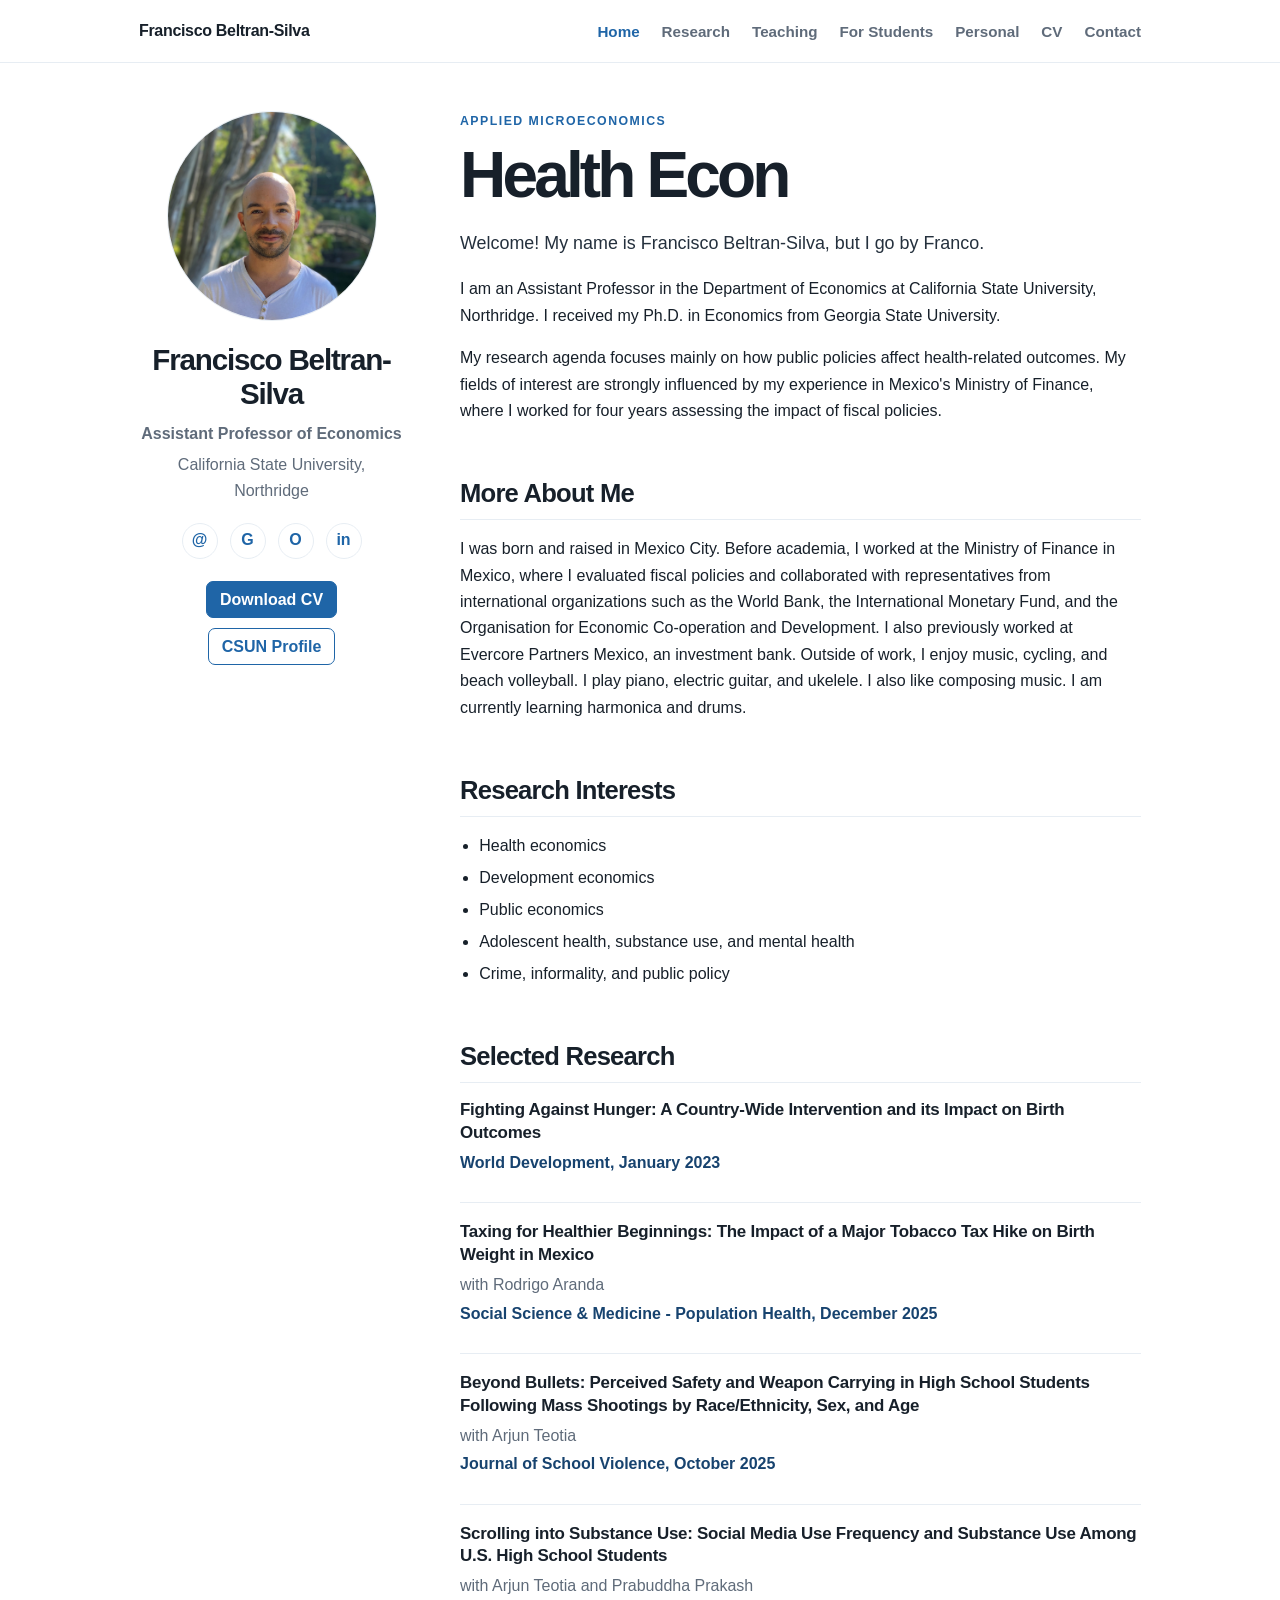
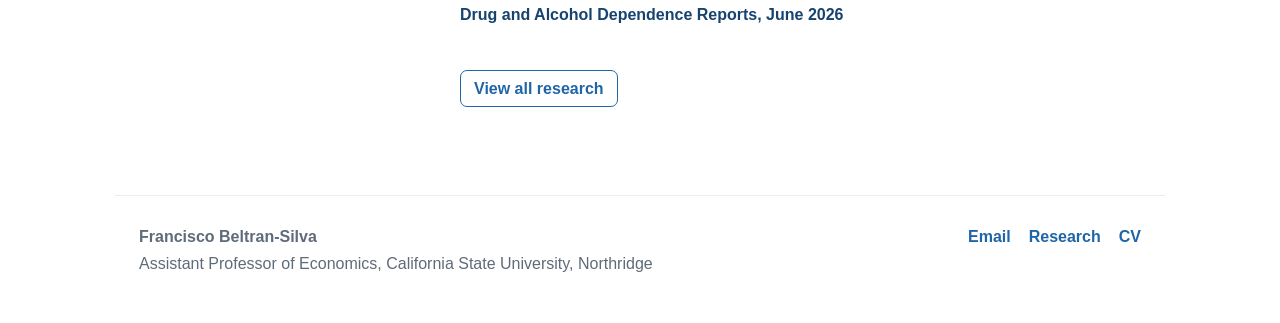
==== index.html @ 98722b47 "Update index.html" ====
<!doctype html>
<html lang="en">
<head>
  <meta charset="utf-8">
  <meta name="viewport" content="width=device-width, initial-scale=1">
  <title>Francisco Beltran-Silva</title>
  <meta name="description" content="Academic website of Francisco Beltran-Silva, Assistant Professor of Economics at California State University, Northridge.">
  <meta name="author" content="Francisco Beltran-Silva">
  <link rel="icon" href="assets/img/favicon.svg" type="image/svg+xml">
  <link rel="stylesheet" href="assets/css/franco-academic-v3.css?v=3">
  <script src="assets/js/links.js?v=3" defer></script>
  <script src="assets/js/site.js?v=3" defer></script>
</head>
<body>
<a class="skip-link" href="#content">Skip to content</a>
<header class="site-header">
  <div class="navbar">
    <a class="brand" href="index.html">Francisco Beltran-Silva</a>
    <button class="nav-toggle" aria-label="Open navigation" aria-expanded="false">Menu</button>
    <nav class="nav-links" aria-label="Main navigation"><a href="index.html" class="active">Home</a><a href="research.html">Research</a><a href="teaching.html">Teaching</a><a href="students.html">For Students</a><a href="personal.html">Personal</a><a href="cv.html">CV</a><a href="contact.html">Contact</a></nav>
  </div>
</header>
<main id="content">
<div class="home-layout">
  <aside class="sidebar" aria-label="Profile">
    <img class="profile-photo" src="assets/img/profile.jpg" alt="Francisco Beltran-Silva profile photo">
    <h1 class="name">Francisco Beltran-Silva</h1>
    <p class="position">Assistant Professor of Economics</p>
    <p class="affiliation">California State University, Northridge</p>
    <div class="icon-row" aria-label="Profile links">
      <a data-link-key="email" href="mailto:f.beltransilva@csun.edu" aria-label="Email">@</a>
      <a data-link-key="google_scholar" hidden aria-label="Google Scholar">G</a>
      <a data-link-key="orcid" hidden aria-label="ORCID">O</a>
      <a data-link-key="linkedin" hidden aria-label="LinkedIn">in</a>
    </div>
    <div class="button-row">
      <a class="button primary" data-link-key="cv" href="assets/docs/cv_beltran_silva.pdf">Download CV</a>
      <a class="button" data-link-key="csun_profile" hidden>CSUN Profile</a>
    </div>
  </aside>

  <div>
    <section class="section">
      <p class="kicker">Applied microeconomics</p>
      <h2 class="hero-title">Health Econ</h2>
      <p class="lead">Welcome! My name is Francisco Beltran-Silva, but I go by Franco. </p>
      <p>I am an Assistant Professor in the Department of Economics at California State University, Northridge. I received my Ph.D. in Economics from Georgia State University.</p>
      <p>My research agenda focuses mainly on how public policies affect health-related outcomes. My fields of interest are strongly influenced by my experience in Mexico's Ministry of Finance, where I worked for four years assessing the impact of fiscal policies. </p>
    </section>

    <section class="section">
      <h2 class="section-title">More About Me</h2>
      <p>I was born and raised in Mexico City. Before academia, I worked at the Ministry of Finance in Mexico, where I evaluated fiscal policies and collaborated with representatives from international organizations such as the World Bank, the International Monetary Fund, and the Organisation for Economic Co-operation and Development. I also previously worked at Evercore Partners Mexico, an investment bank. Outside of work, I enjoy music, cycling, and beach volleyball. I play piano, electric guitar, and ukelele. I also like composing music. I am currently learning harmonica and drums.</p>
    </section>

    <section class="section">
      <h2 class="section-title">Research Interests</h2>
      <ul class="interest-list">
        <li>Health economics</li>
        <li>Development economics</li>
        <li>Public economics</li>
        <li>Adolescent health, substance use, and mental health</li>
        <li>Crime, informality, and public policy</li>
      </ul>
    </section>

    <section class="section">
      <h2 class="section-title">Selected Research</h2>
      <div class="paper-list">
<article class="paper">
  <h3>Fighting Against Hunger: A Country-Wide Intervention and its Impact on Birth Outcomes</h3>
  <p class="authors muted"></p>
  <p class="venue">World Development, January 2023</p>
  <div class="links"><a data-link-key="pub_fighting_hunger" hidden>Link</a></div>
</article>
<article class="paper">
  <h3>Taxing for Healthier Beginnings: The Impact of a Major Tobacco Tax Hike on Birth Weight in Mexico</h3>
  <p class="authors muted">with Rodrigo Aranda</p>
  <p class="venue">Social Science & Medicine - Population Health, December 2025</p>
  <div class="links"><a data-link-key="pub_taxing_healthier_beginnings" hidden>Link</a></div>
</article>
<article class="paper">
  <h3>Beyond Bullets: Perceived Safety and Weapon Carrying in High School Students Following Mass Shootings by Race/Ethnicity, Sex, and Age</h3>
  <p class="authors muted">with Arjun Teotia</p>
  <p class="venue">Journal of School Violence, October 2025</p>
  <div class="links"><a data-link-key="pub_beyond_bullets" hidden>Link</a></div>
</article>
<article class="paper">
  <h3>Scrolling into Substance Use: Social Media Use Frequency and Substance Use Among U.S. High School Students</h3>
  <p class="authors muted">with Arjun Teotia and Prabuddha Prakash</p>
  <p class="venue">Drug and Alcohol Dependence Reports, June 2026</p>
  <div class="links"><a data-link-key="pub_scrolling_substance_use" hidden>Link</a></div>
</article>        
      </div>
      <p><a class="button" href="research.html">View all research</a></p>
    </section>
  </div>
</div>
</main>
<footer class="site-footer">
  <div><strong>Francisco Beltran-Silva</strong><br>Assistant Professor of Economics, California State University, Northridge</div>
  <div class="footer-links"><a href="mailto:f.beltransilva@csun.edu">Email</a><a href="research.html">Research</a><a href="assets/docs/cv_beltran_silva.pdf">CV</a></div>
</footer>
</body>
</html>
---- assets/css/franco-academic-v3.css ----
:root {
  --blue: #1f65a7;
  --blue-dark: #17436f;
  --blue-soft: #eaf3fb;
  --text: #17202a;
  --muted: #5f6b7a;
  --line: #e7edf3;
  --background: #ffffff;
  --soft: #f8fafc;
  --max-width: 1050px;
}

* { box-sizing: border-box; }
html { scroll-behavior: smooth; }
body {
  margin: 0;
  background: var(--background);
  color: var(--text);
  font-family: -apple-system, BlinkMacSystemFont, "Segoe UI", Roboto, Helvetica, Arial, sans-serif;
  font-size: 16px;
  line-height: 1.65;
}

a { color: var(--blue); text-decoration: none; }
a:hover { text-decoration: underline; }
img { display: block; max-width: 100%; }

.skip-link {
  position: absolute;
  left: -9999px;
  top: 0;
  background: var(--blue);
  color: #fff;
  padding: 10px 14px;
  z-index: 99;
}
.skip-link:focus { left: 10px; top: 10px; }

.site-header {
  border-bottom: 1px solid var(--line);
  background: rgba(255,255,255,.97);
  position: sticky;
  top: 0;
  z-index: 20;
}
.navbar {
  max-width: var(--max-width);
  margin: 0 auto;
  padding: 18px 24px;
  display: flex;
  justify-content: space-between;
  align-items: center;
  gap: 24px;
}
.brand {
  color: var(--text);
  font-weight: 700;
  letter-spacing: -.02em;
}
.brand:hover { color: var(--blue); text-decoration: none; }
.nav-links {
  display: flex;
  gap: 22px;
  align-items: center;
}
.nav-links a {
  color: var(--muted);
  font-weight: 600;
  font-size: .95rem;
}
.nav-links a.active,
.nav-links a:hover {
  color: var(--blue);
  text-decoration: none;
}
.nav-toggle {
  display: none;
  border: 1px solid var(--line);
  background: #fff;
  border-radius: 999px;
  padding: 8px 13px;
  font-weight: 700;
  color: var(--text);
}

main {
  max-width: var(--max-width);
  margin: 0 auto;
  padding: 48px 24px 72px;
}
.home-layout {
  display: grid;
  grid-template-columns: 265px minmax(0,1fr);
  gap: 56px;
  align-items: start;
}
.sidebar {
  text-align: center;
  position: sticky;
  top: 94px;
}
.profile-photo {
  width: 210px;
  height: 210px;
  border-radius: 50%;
  object-fit: cover;
  margin: 0 auto 22px;
  border: 1px solid var(--line);
}
.name {
  margin: 0;
  font-size: 1.85rem;
  line-height: 1.15;
  letter-spacing: -.04em;
}
.position {
  margin: 10px 0 0;
  color: var(--muted);
  font-weight: 600;
}
.affiliation { margin: 4px 0 18px; color: var(--muted); }
.icon-row {
  display: flex;
  justify-content: center;
  gap: 12px;
  flex-wrap: wrap;
  margin: 18px 0 22px;
}
.icon-row a {
  width: 36px;
  height: 36px;
  border-radius: 50%;
  border: 1px solid var(--line);
  display: inline-flex;
  align-items: center;
  justify-content: center;
  color: var(--blue);
  font-weight: 800;
  background: #fff;
}
.icon-row a:hover { background: var(--blue-soft); text-decoration: none; }
.button-row {
  display: flex;
  justify-content: center;
  flex-wrap: wrap;
  gap: 10px;
}
.button {
  display: inline-flex;
  align-items: center;
  justify-content: center;
  border-radius: 7px;
  border: 1px solid var(--blue);
  color: var(--blue);
  padding: 8px 13px;
  font-weight: 700;
  line-height: 1.2;
}
.button.primary { background: var(--blue); color: #fff; }
.button:hover { text-decoration: none; background: var(--blue-soft); }
.button.primary:hover { background: var(--blue-dark); }

.kicker {
  color: var(--blue);
  font-weight: 800;
  text-transform: uppercase;
  letter-spacing: .12em;
  font-size: .77rem;
  margin: 0 0 10px;
}
.hero-title {
  font-size: clamp(2.2rem, 5vw, 4.3rem);
  line-height: 1.05;
  letter-spacing: -.06em;
  margin: 0 0 20px;
}
.lead {
  font-size: 1.12rem;
  color: #24303d;
}
.section { margin-top: 54px; }
.section:first-child { margin-top: 0; }
.section-title {
  font-size: 1.6rem;
  line-height: 1.25;
  letter-spacing: -.03em;
  margin: 0 0 16px;
  padding-bottom: 9px;
  border-bottom: 1px solid var(--line);
}
.subsection-title {
  color: var(--blue-dark);
  font-size: 1.15rem;
  margin: 30px 0 12px;
  letter-spacing: -.02em;
}
.muted { color: var(--muted); }

.interest-list,
.clean-list {
  padding-left: 1.2rem;
}
.interest-list li,
.clean-list li { margin: .35rem 0; }

.paper-list {
  display: grid;
  gap: 18px;
}
.paper {
  padding-bottom: 18px;
  border-bottom: 1px solid var(--line);
}
.paper:last-child { border-bottom: 0; }
.paper h3 {
  margin: 0 0 5px;
  font-size: 1.06rem;
  line-height: 1.35;
  letter-spacing: -.015em;
}
.paper .authors,
.paper .venue,
.paper .status { margin: 2px 0; }
.paper .venue { color: var(--blue-dark); font-weight: 650; }
.paper .status {
  display: inline-block;
  color: var(--muted);
  font-size: .94rem;
}
.paper .links {
  display: flex;
  flex-wrap: wrap;
  gap: 8px;
  margin-top: 8px;
}
.paper .links a {
  border: 1px solid var(--line);
  background: var(--soft);
  border-radius: 999px;
  padding: 4px 10px;
  font-size: .9rem;
  font-weight: 700;
}
.paper .links a:hover { background: var(--blue-soft); text-decoration: none; }

.page-title {
  max-width: 760px;
  margin-bottom: 42px;
}
.page-title h1 {
  font-size: clamp(2.2rem, 5vw, 3.6rem);
  line-height: 1.08;
  letter-spacing: -.055em;
  margin: 0 0 12px;
}
.page-title p { color: var(--muted); font-size: 1.1rem; margin: 0; }

.two-column {
  display: grid;
  grid-template-columns: 1fr 1fr;
  gap: 34px;
}
.card-grid {
  display: grid;
  grid-template-columns: repeat(2, minmax(0,1fr));
  gap: 18px;
}
.card {
  border: 1px solid var(--line);
  border-radius: 12px;
  padding: 20px;
  background: #fff;
}
.card h3 { margin-top: 0; margin-bottom: 8px; }
.card p:last-child { margin-bottom: 0; }
.timeline {
  display: grid;
  gap: 14px;
}
.timeline-item {
  display: grid;
  grid-template-columns: 155px minmax(0,1fr);
  gap: 18px;
  padding-bottom: 14px;
  border-bottom: 1px solid var(--line);
}
.timeline-item:last-child { border-bottom: 0; }
.timeline-date { color: var(--blue-dark); font-weight: 800; }
.timeline-item p { margin: 0; }

.resource {
  padding: 22px 0;
  border-bottom: 1px solid var(--line);
}
.resource:first-of-type { padding-top: 0; }
.resource h2 { margin-top: 0; }
.resource-actions {
  display: flex;
  flex-wrap: wrap;
  gap: 10px;
  margin-top: 13px;
}
.resource-actions a {
  border: 1px solid var(--line);
  border-radius: 999px;
  padding: 6px 12px;
  font-weight: 700;
  background: var(--soft);
}
.resource-actions a:hover { background: var(--blue-soft); text-decoration: none; }

.quote-list { display: grid; gap: 18px; }
blockquote {
  margin: 0;
  padding: 0 0 0 18px;
  border-left: 3px solid var(--blue);
  color: #273442;
}
blockquote cite {
  display: block;
  margin-top: 8px;
  color: var(--muted);
  font-style: normal;
  font-weight: 700;
}

.cv-section {
  padding: 18px 0;
  border-bottom: 1px solid var(--line);
}
.cv-section:first-of-type { padding-top: 0; }
.cv-section h2 { margin-top: 0; }
.compact-list { margin: 0; padding-left: 1.2rem; }
.compact-list li { margin: .4rem 0; }

.site-footer {
  max-width: var(--max-width);
  margin: 0 auto;
  border-top: 1px solid var(--line);
  padding: 28px 24px 46px;
  color: var(--muted);
  display: flex;
  justify-content: space-between;
  gap: 24px;
}
.footer-links {
  display: flex;
  gap: 18px;
  flex-wrap: wrap;
  font-weight: 700;
}
[hidden] { display: none !important; }

@media (max-width: 850px) {
  .home-layout,
  .two-column,
  .card-grid,
  .timeline-item { grid-template-columns: 1fr; }
  .sidebar { position: static; }
  .site-footer { flex-direction: column; }
}
@media (max-width: 700px) {
  .navbar { align-items: flex-start; }
  .nav-toggle { display: inline-flex; }
  .nav-links {
    display: none;
    position: absolute;
    left: 24px;
    right: 24px;
    top: 62px;
    flex-direction: column;
    align-items: flex-start;
    gap: 12px;
    padding: 16px;
    background: #fff;
    border: 1px solid var(--line);
    border-radius: 12px;
  }
  .nav-links.open { display: flex; }
  main { padding-top: 34px; }
}
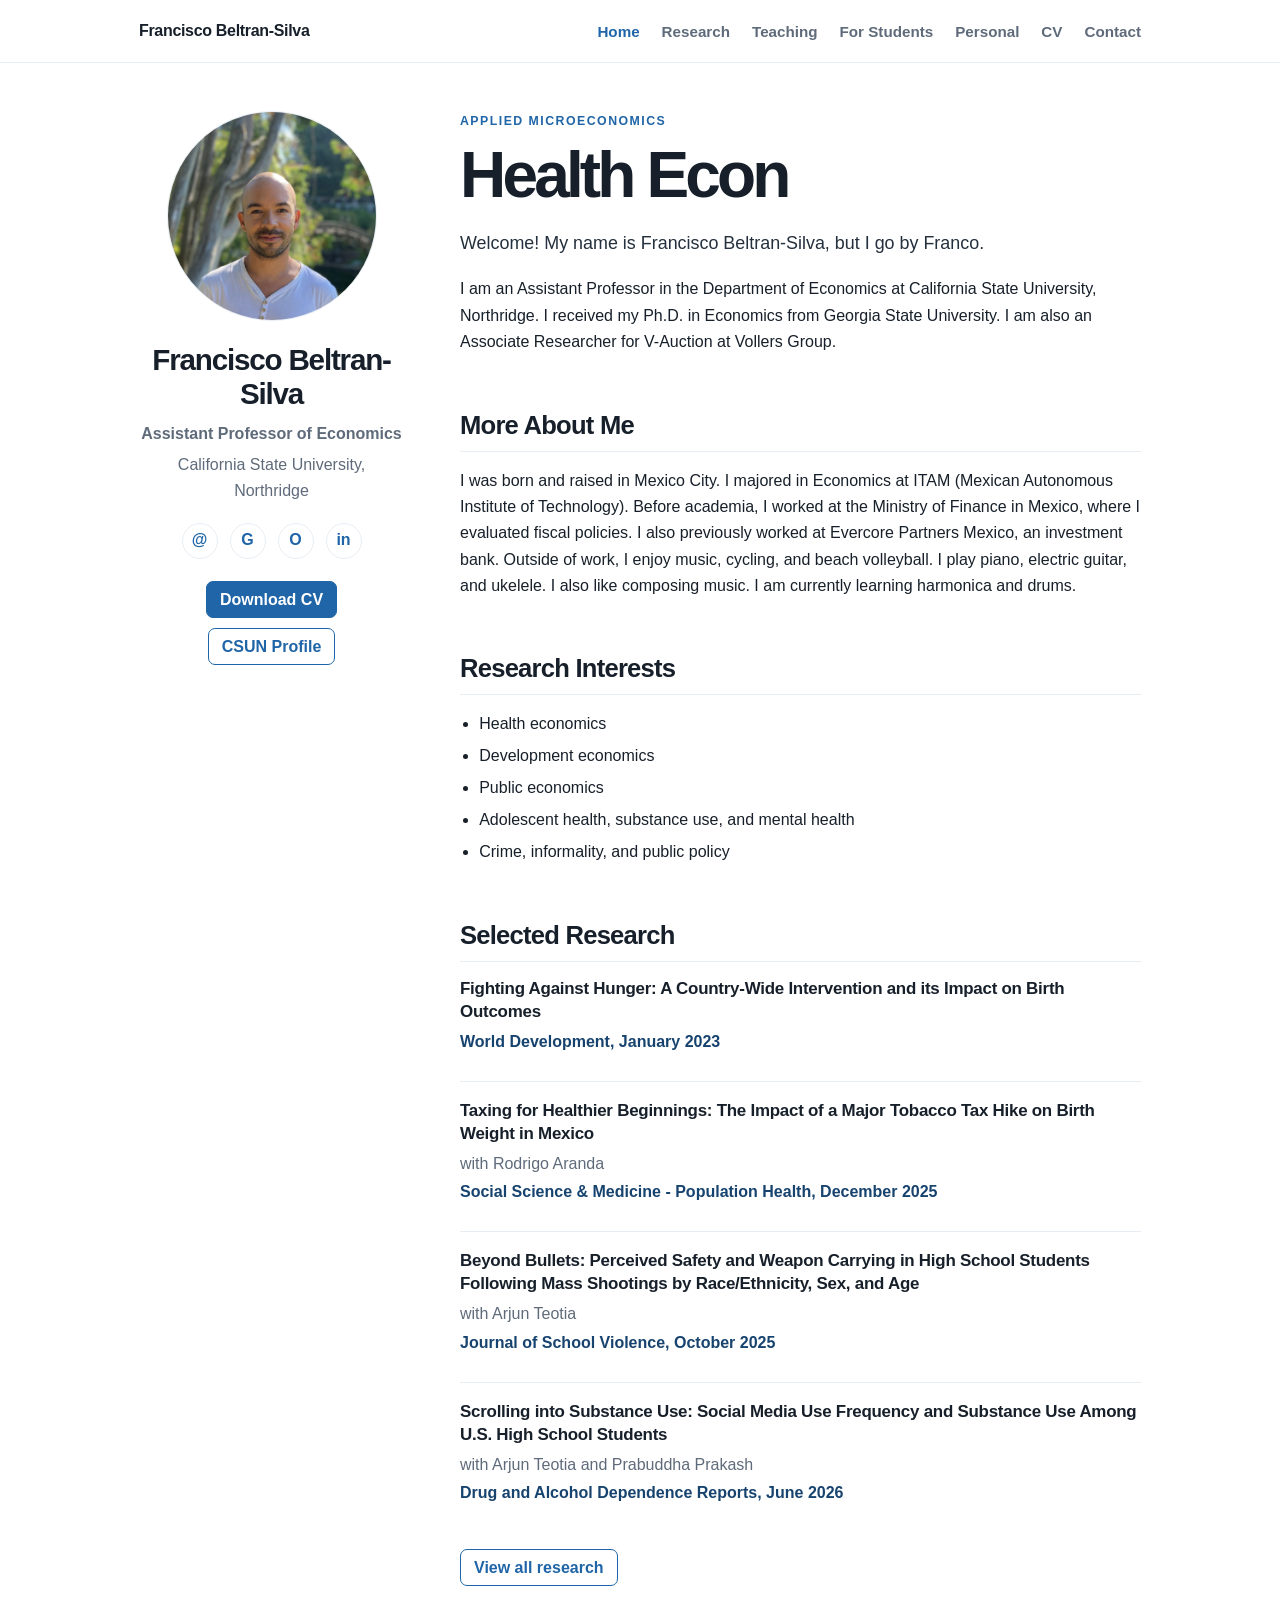
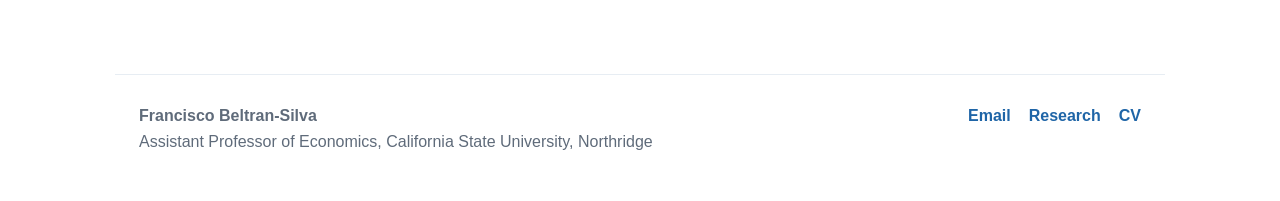
==== commit eec1cd9b: "Update index.html" ====
--- a/index.html
+++ b/index.html
@@ -44,13 +44,12 @@
       <p class="kicker">Applied microeconomics</p>
       <h2 class="hero-title">Health Econ</h2>
       <p class="lead">Welcome! My name is Francisco Beltran-Silva, but I go by Franco. </p>
-      <p>I am an Assistant Professor in the Department of Economics at California State University, Northridge. I received my Ph.D. in Economics from Georgia State University.</p>
-      <p>My research agenda focuses mainly on how public policies affect health-related outcomes. My fields of interest are strongly influenced by my experience in Mexico's Ministry of Finance, where I worked for four years assessing the impact of fiscal policies. </p>
-    </section>
+      <p>I am an Assistant Professor in the Department of Economics at California State University, Northridge. I received my Ph.D. in Economics from Georgia State University. I am also an Associate Researcher for V-Auction at Vollers Group.</p>
+      </section>
 
     <section class="section">
       <h2 class="section-title">More About Me</h2>
-      <p>I was born and raised in Mexico City. Before academia, I worked at the Ministry of Finance in Mexico, where I evaluated fiscal policies and collaborated with representatives from international organizations such as the World Bank, the International Monetary Fund, and the Organisation for Economic Co-operation and Development. I also previously worked at Evercore Partners Mexico, an investment bank. Outside of work, I enjoy music, cycling, and beach volleyball. I play piano, electric guitar, and ukelele. I also like composing music. I am currently learning harmonica and drums.</p>
+      <p>I was born and raised in Mexico City. I majored in Economics at ITAM (Mexican Autonomous Institute of Technology). Before academia, I worked at the Ministry of Finance in Mexico, where I evaluated fiscal policies. I also previously worked at Evercore Partners Mexico, an investment bank. Outside of work, I enjoy music, cycling, and beach volleyball. I play piano, electric guitar, and ukelele. I also like composing music. I am currently learning harmonica and drums.</p>
     </section>
 
     <section class="section">
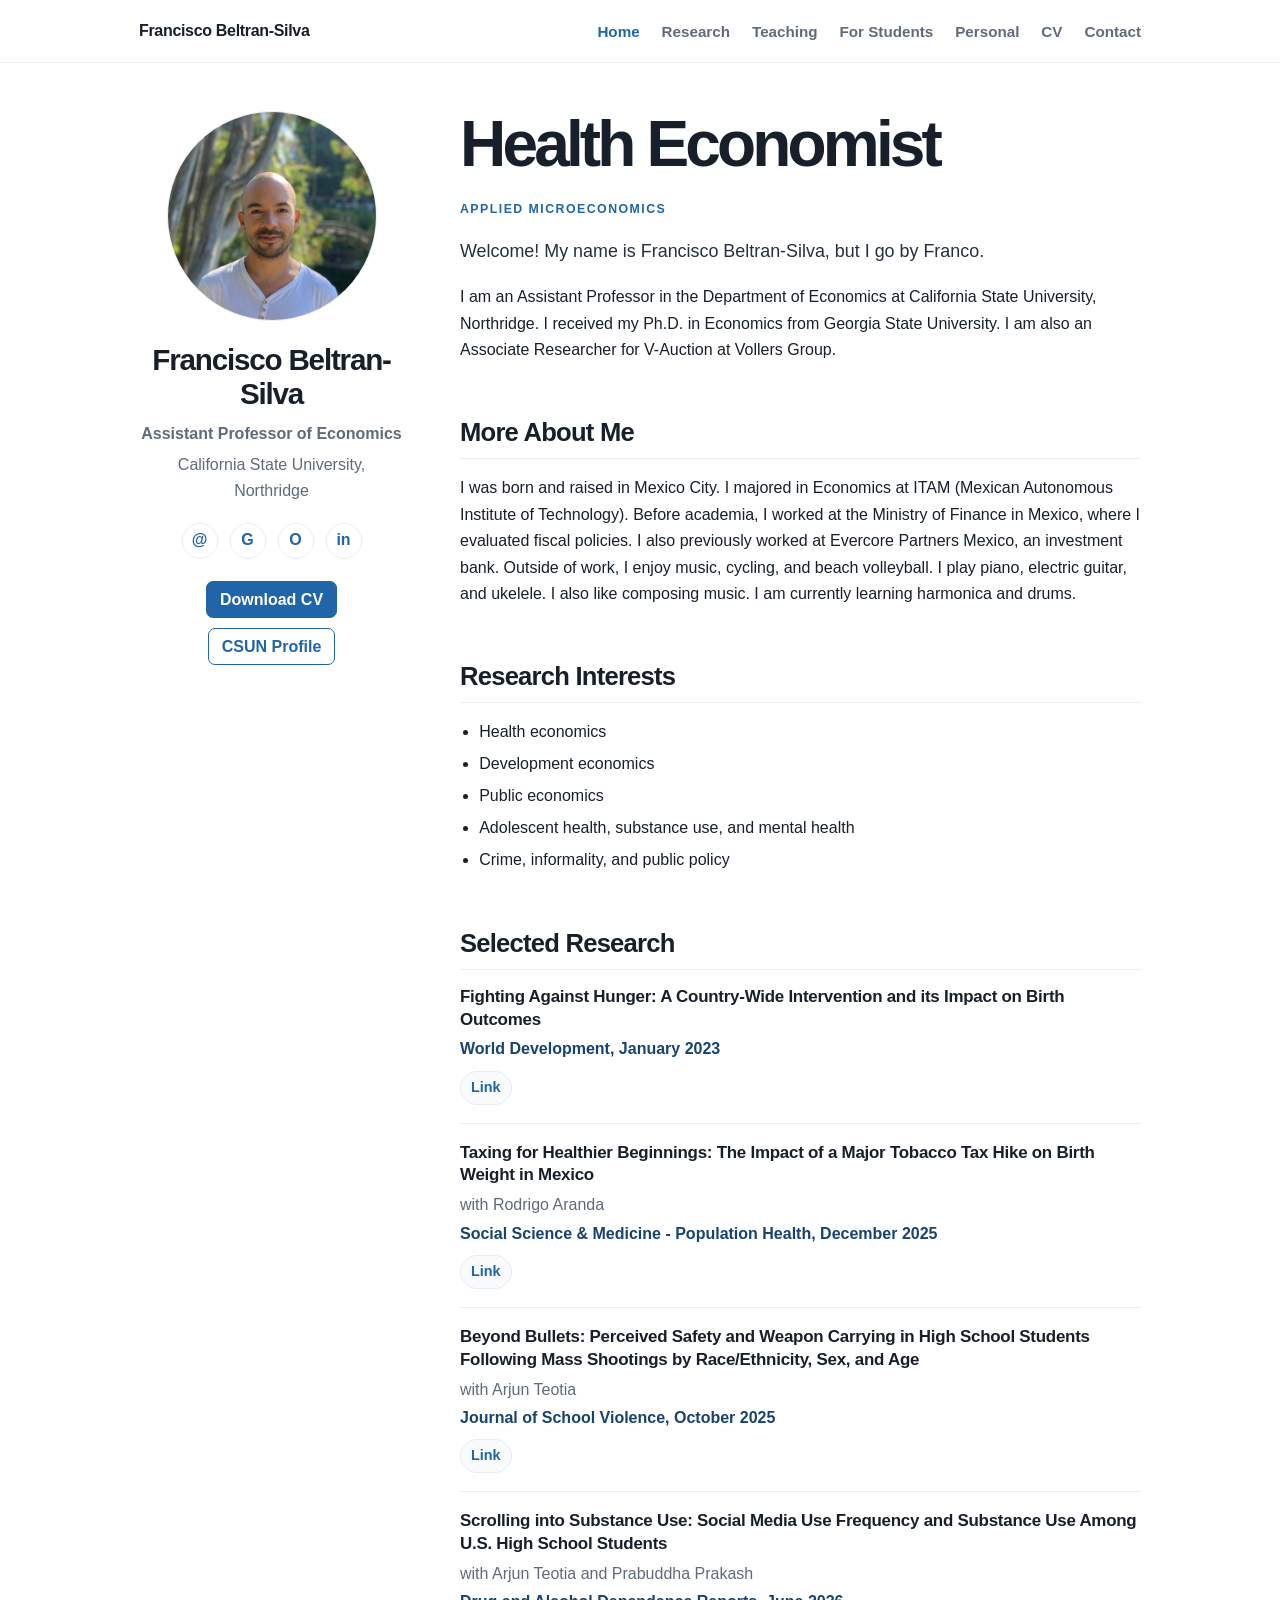
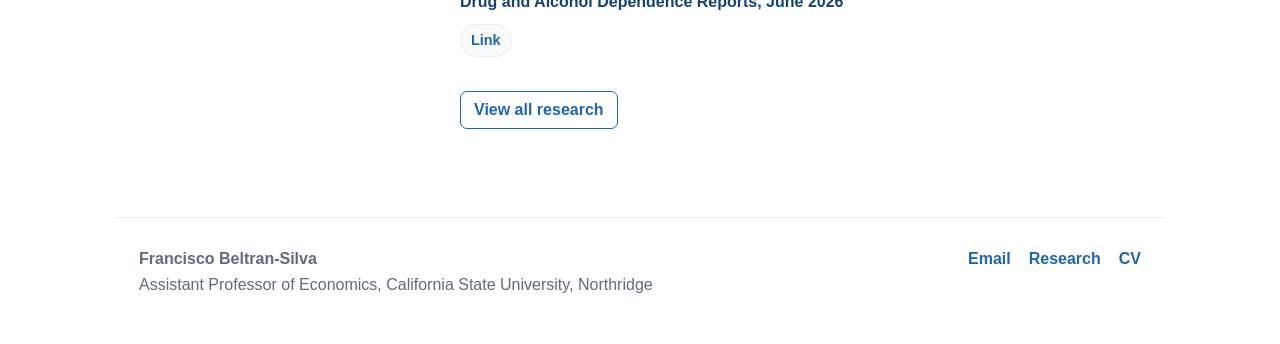
==== commit 956ce9ef: "Update index.html" ====
--- a/index.html
+++ b/index.html
@@ -41,8 +41,8 @@
 
   <div>
     <section class="section">
+      <h2 class="hero-title">Health Economist</h2>
       <p class="kicker">Applied microeconomics</p>
-      <h2 class="hero-title">Health Econ</h2>
       <p class="lead">Welcome! My name is Francisco Beltran-Silva, but I go by Franco. </p>
       <p>I am an Assistant Professor in the Department of Economics at California State University, Northridge. I received my Ph.D. in Economics from Georgia State University. I am also an Associate Researcher for V-Auction at Vollers Group.</p>
       </section>
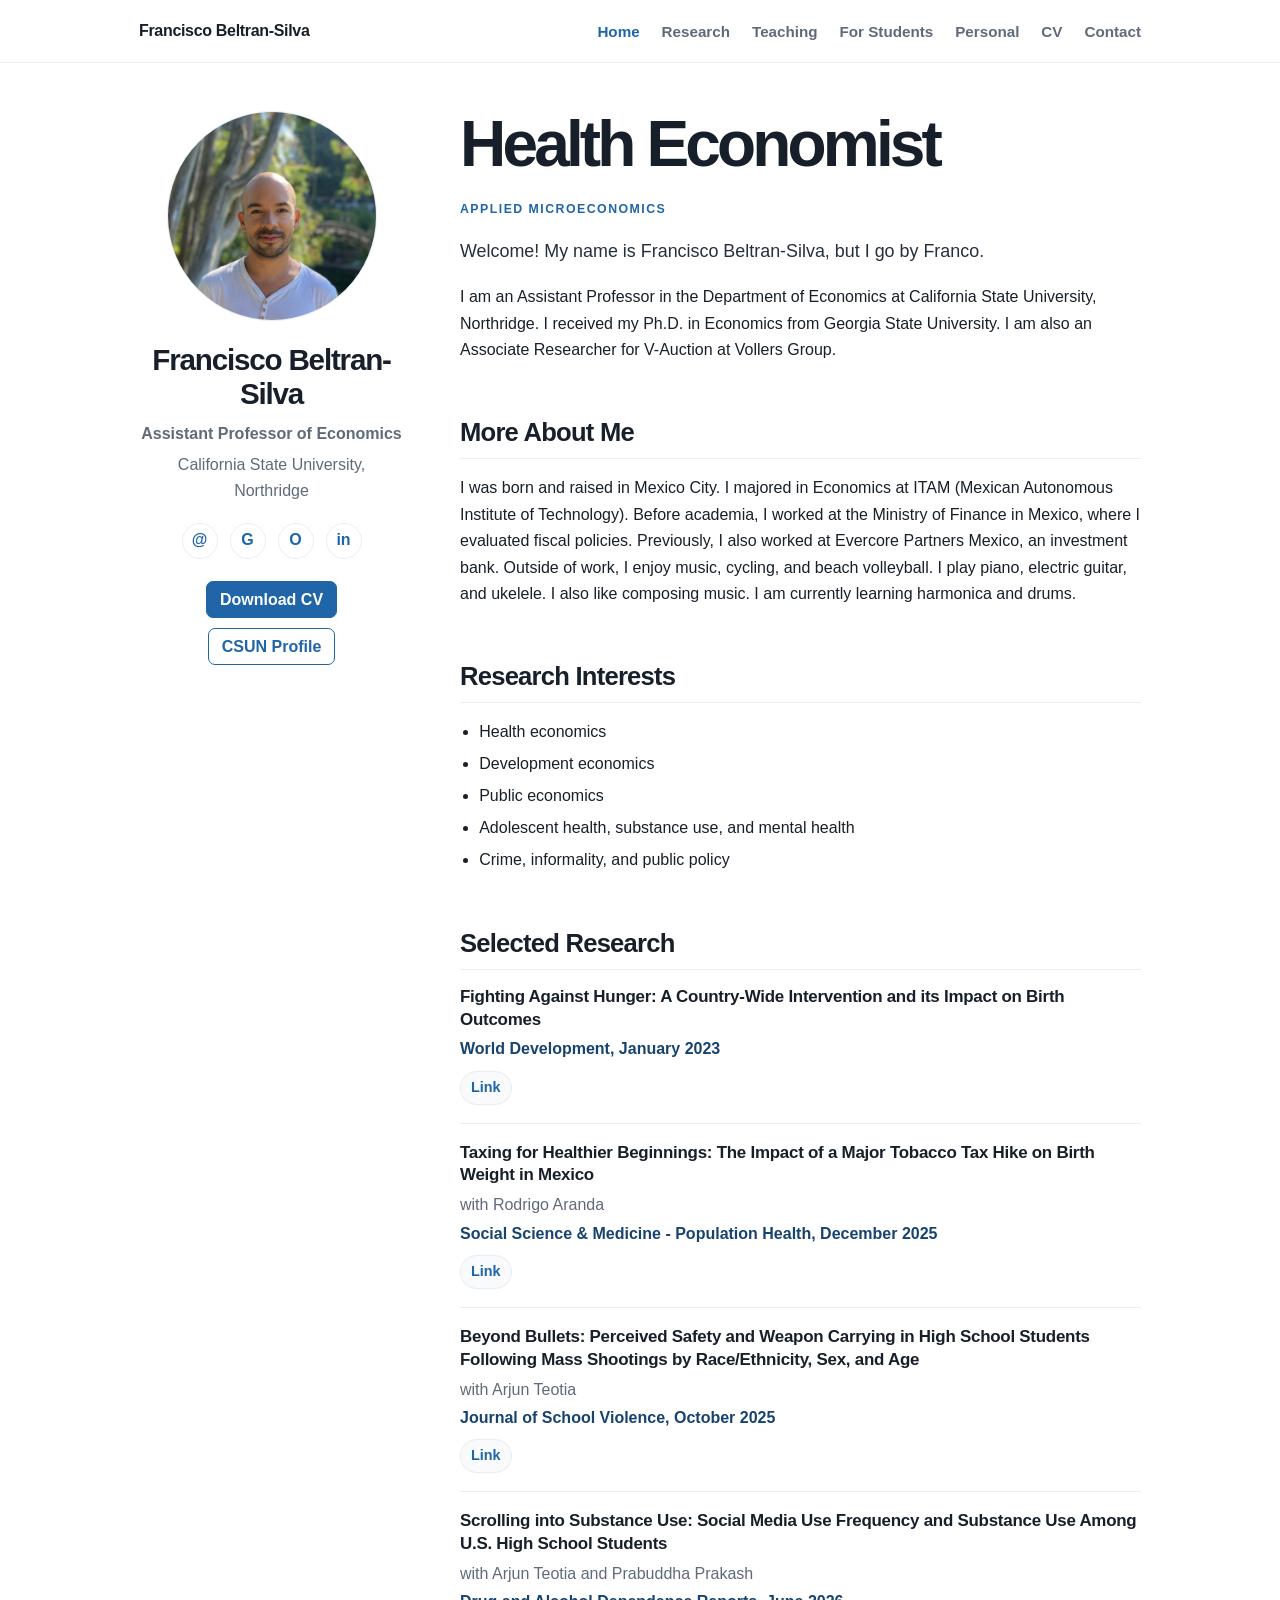
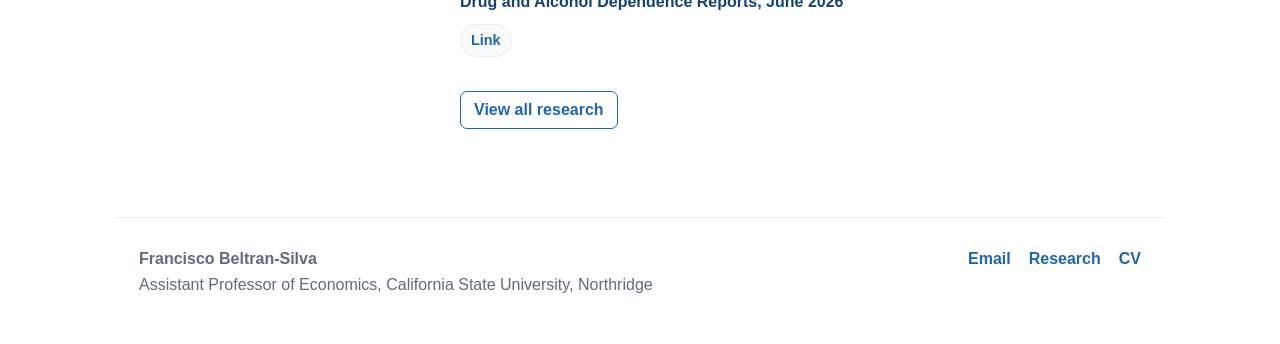
==== commit 61352003: "Update index.html" ====
--- a/index.html
+++ b/index.html
@@ -49,7 +49,7 @@
 
     <section class="section">
       <h2 class="section-title">More About Me</h2>
-      <p>I was born and raised in Mexico City. I majored in Economics at ITAM (Mexican Autonomous Institute of Technology). Before academia, I worked at the Ministry of Finance in Mexico, where I evaluated fiscal policies. I also previously worked at Evercore Partners Mexico, an investment bank. Outside of work, I enjoy music, cycling, and beach volleyball. I play piano, electric guitar, and ukelele. I also like composing music. I am currently learning harmonica and drums.</p>
+      <p>I was born and raised in Mexico City. I majored in Economics at ITAM (Mexican Autonomous Institute of Technology). Before academia, I worked at the Ministry of Finance in Mexico, where I evaluated fiscal policies. Previously, I also worked at Evercore Partners Mexico, an investment bank. Outside of work, I enjoy music, cycling, and beach volleyball. I play piano, electric guitar, and ukelele. I also like composing music. I am currently learning harmonica and drums.</p>
     </section>
 
     <section class="section">
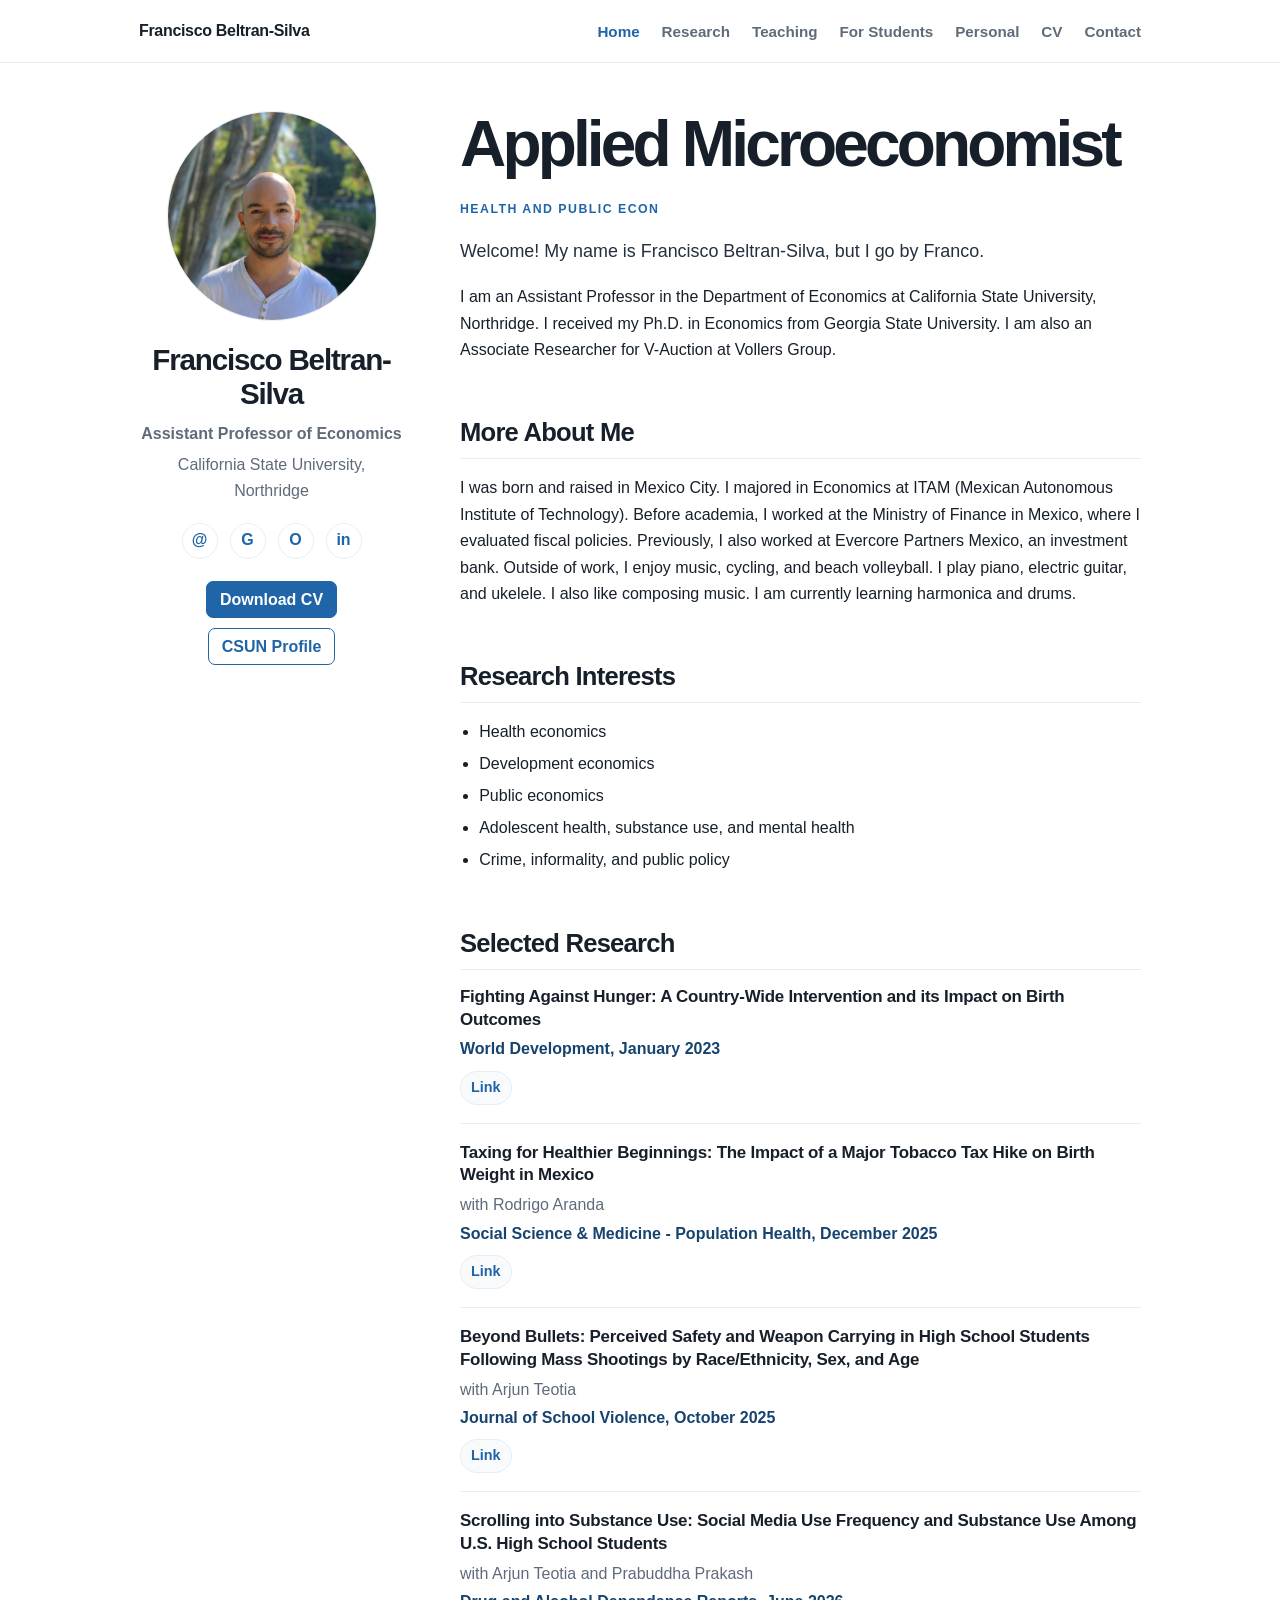
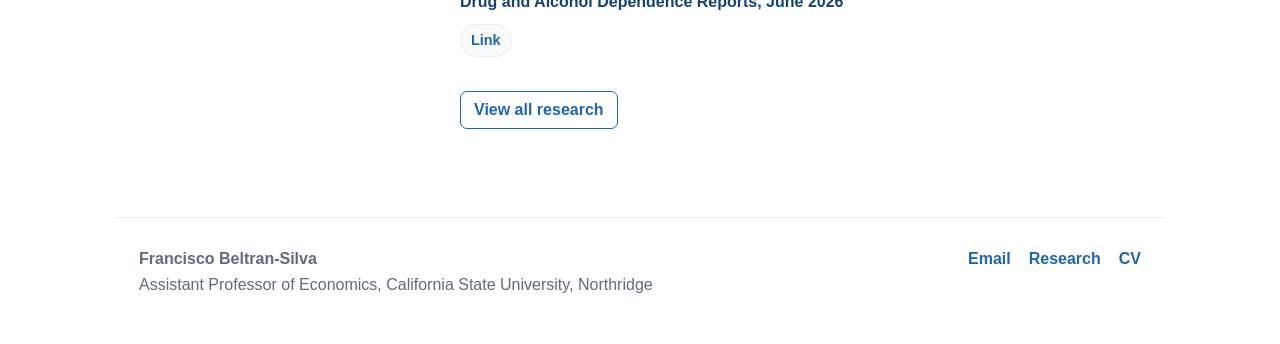
==== commit 27427e8c: "Update index.html" ====
--- a/index.html
+++ b/index.html
@@ -41,8 +41,8 @@
 
   <div>
     <section class="section">
-      <h2 class="hero-title">Health Economist</h2>
-      <p class="kicker">Applied microeconomics</p>
+      <h2 class="hero-title">Applied Microeconomist</h2>
+      <p class="kicker">Health and Public Econ</p>
       <p class="lead">Welcome! My name is Francisco Beltran-Silva, but I go by Franco. </p>
       <p>I am an Assistant Professor in the Department of Economics at California State University, Northridge. I received my Ph.D. in Economics from Georgia State University. I am also an Associate Researcher for V-Auction at Vollers Group.</p>
       </section>
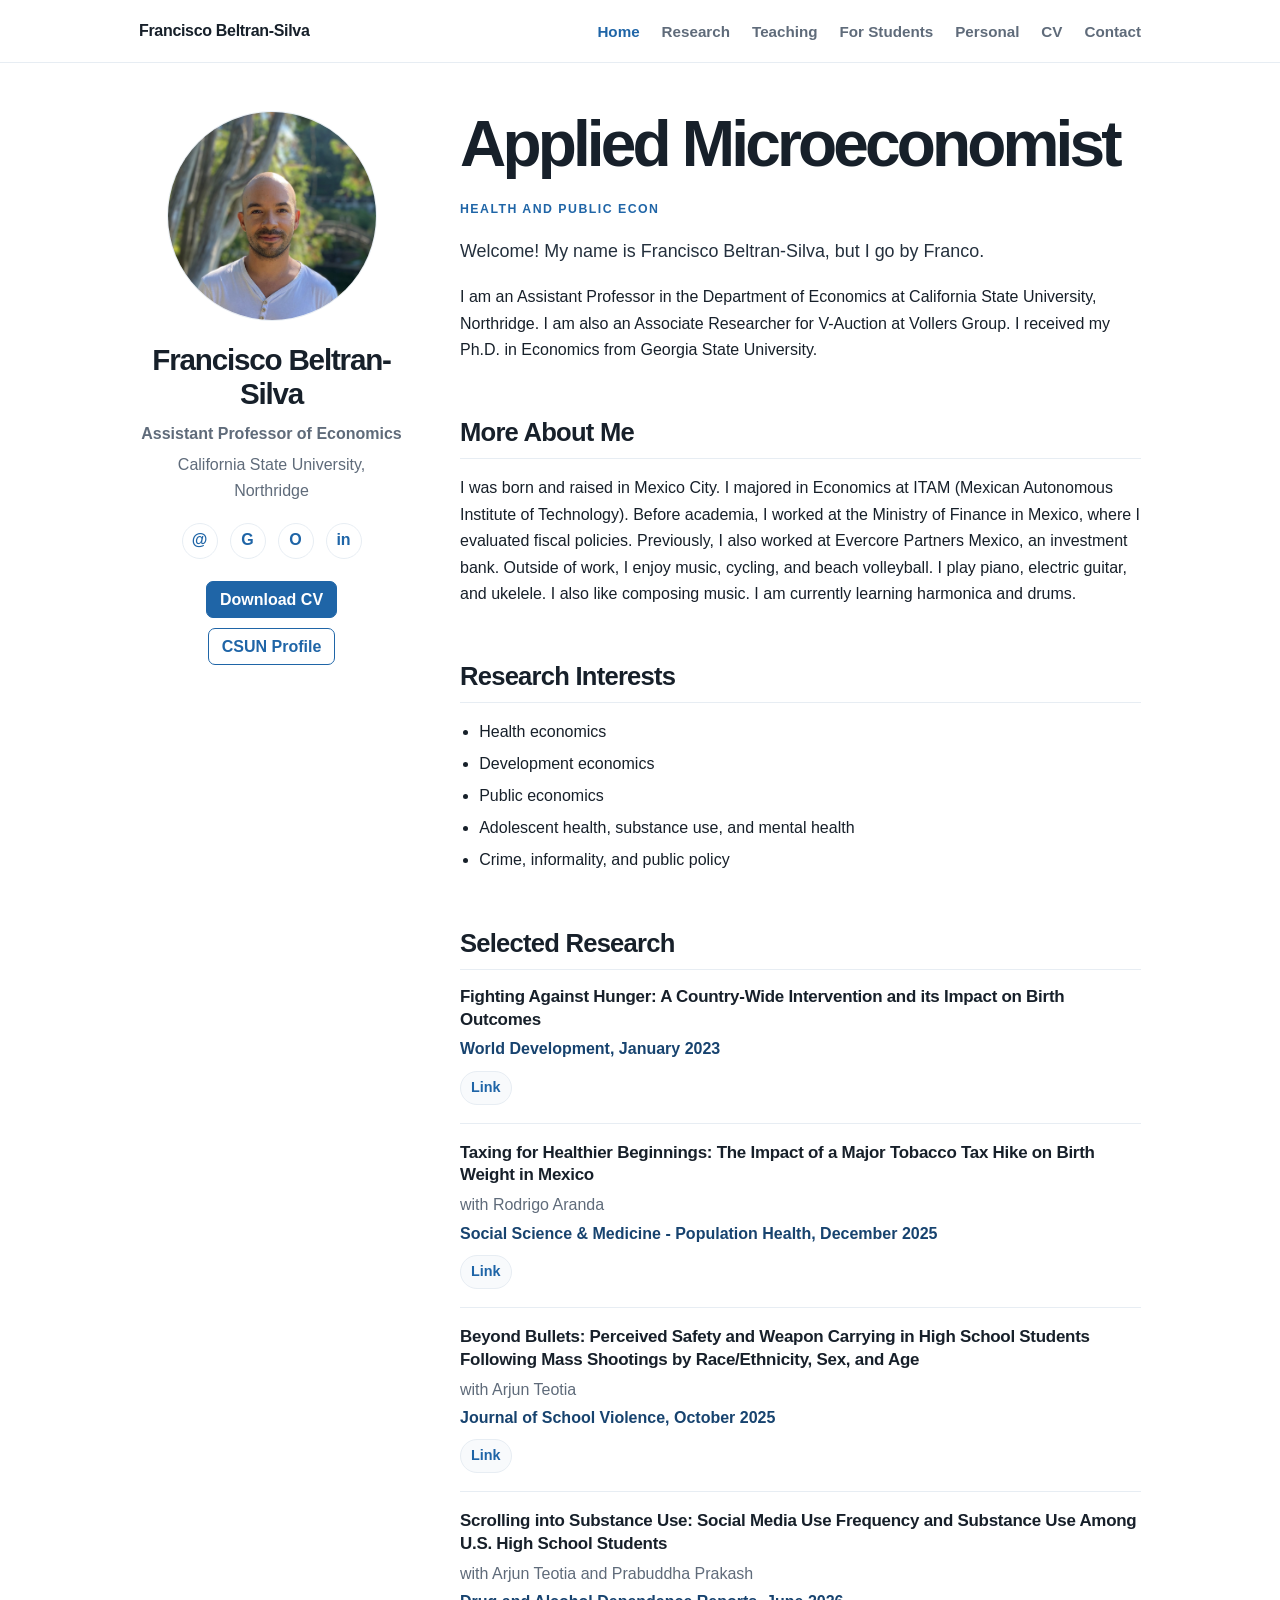
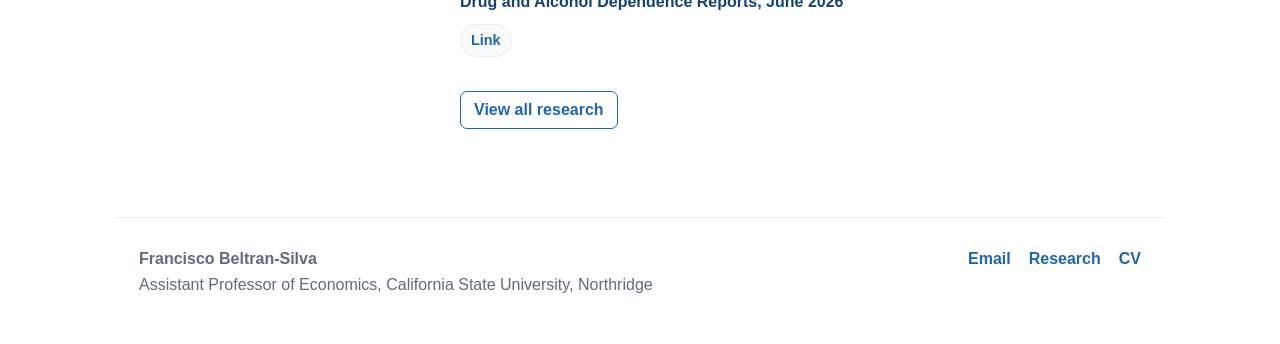
==== commit e9d7610e: "Update index.html" ====
--- a/index.html
+++ b/index.html
@@ -44,7 +44,7 @@
       <h2 class="hero-title">Applied Microeconomist</h2>
       <p class="kicker">Health and Public Econ</p>
       <p class="lead">Welcome! My name is Francisco Beltran-Silva, but I go by Franco. </p>
-      <p>I am an Assistant Professor in the Department of Economics at California State University, Northridge. I received my Ph.D. in Economics from Georgia State University. I am also an Associate Researcher for V-Auction at Vollers Group.</p>
+      <p>I am an Assistant Professor in the Department of Economics at California State University, Northridge. I am also an Associate Researcher for V-Auction at Vollers Group. I received my Ph.D. in Economics from Georgia State University. </p>
       </section>
 
     <section class="section">
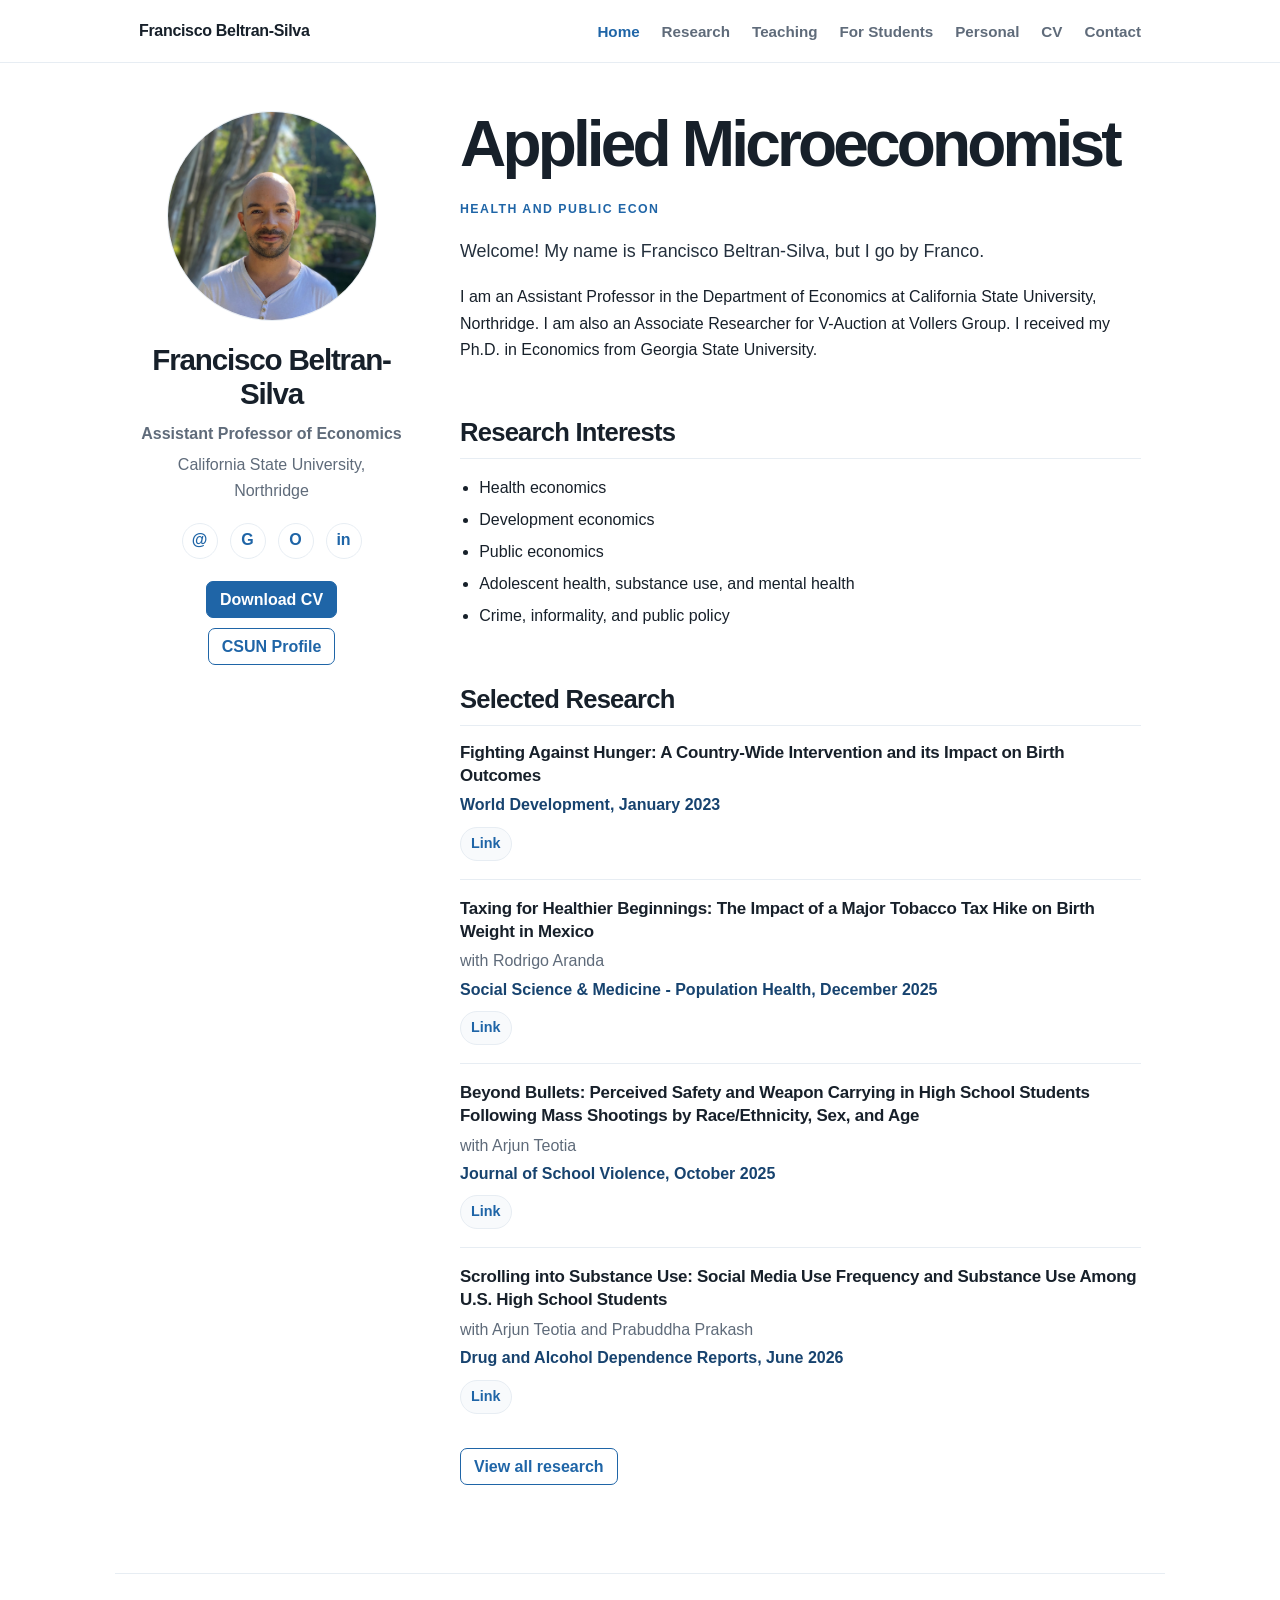
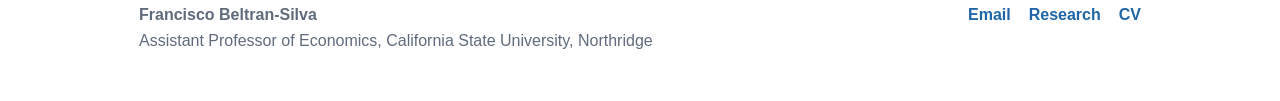
==== commit 6b748050: "Update index.html" ====
--- a/index.html
+++ b/index.html
@@ -46,11 +46,6 @@
       <p class="lead">Welcome! My name is Francisco Beltran-Silva, but I go by Franco. </p>
       <p>I am an Assistant Professor in the Department of Economics at California State University, Northridge. I am also an Associate Researcher for V-Auction at Vollers Group. I received my Ph.D. in Economics from Georgia State University. </p>
       </section>
-
-    <section class="section">
-      <h2 class="section-title">More About Me</h2>
-      <p>I was born and raised in Mexico City. I majored in Economics at ITAM (Mexican Autonomous Institute of Technology). Before academia, I worked at the Ministry of Finance in Mexico, where I evaluated fiscal policies. Previously, I also worked at Evercore Partners Mexico, an investment bank. Outside of work, I enjoy music, cycling, and beach volleyball. I play piano, electric guitar, and ukelele. I also like composing music. I am currently learning harmonica and drums.</p>
-    </section>
 
     <section class="section">
       <h2 class="section-title">Research Interests</h2>
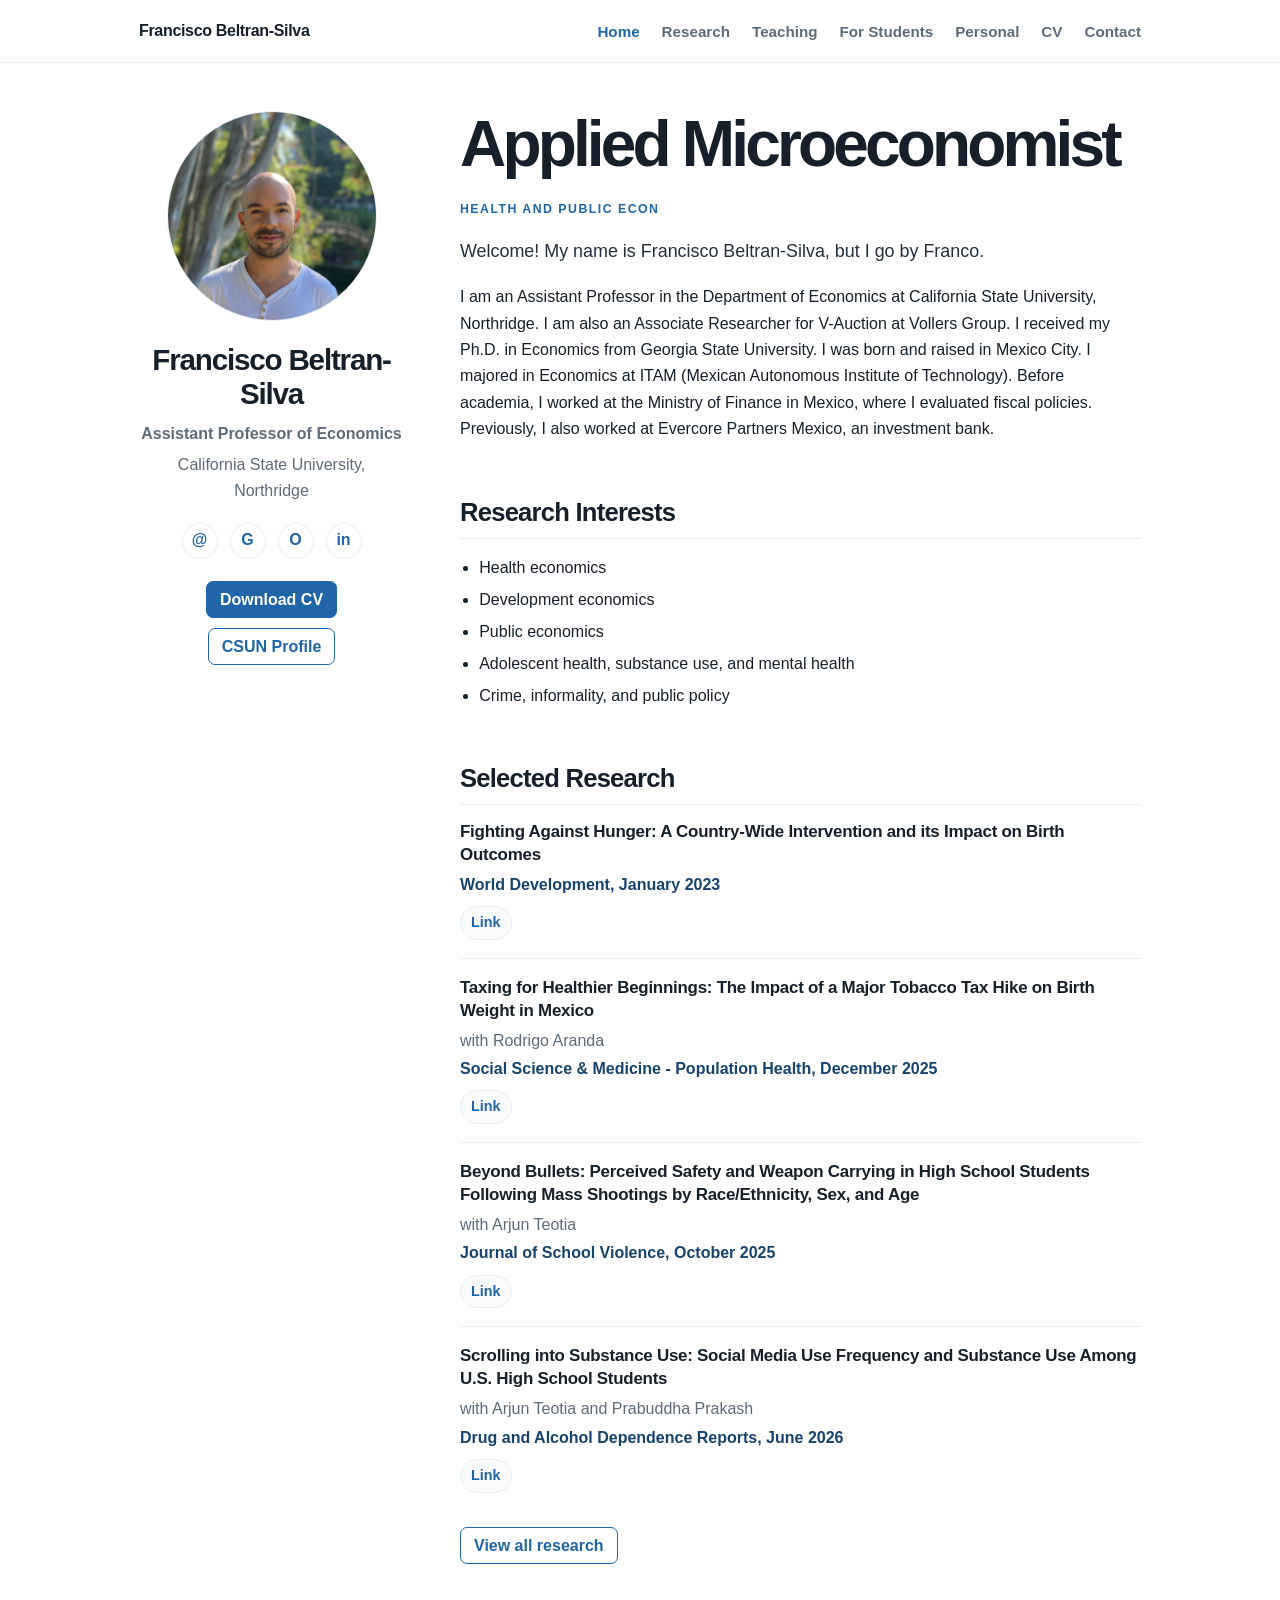
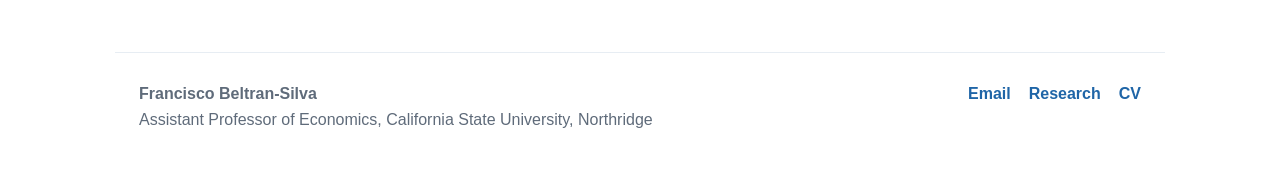
==== commit fd12f516: "Update index.html" ====
--- a/index.html
+++ b/index.html
@@ -44,7 +44,7 @@
       <h2 class="hero-title">Applied Microeconomist</h2>
       <p class="kicker">Health and Public Econ</p>
       <p class="lead">Welcome! My name is Francisco Beltran-Silva, but I go by Franco. </p>
-      <p>I am an Assistant Professor in the Department of Economics at California State University, Northridge. I am also an Associate Researcher for V-Auction at Vollers Group. I received my Ph.D. in Economics from Georgia State University. </p>
+      <p>I am an Assistant Professor in the Department of Economics at California State University, Northridge. I am also an Associate Researcher for V-Auction at Vollers Group. I received my Ph.D. in Economics from Georgia State University. I was born and raised in Mexico City. I majored in Economics at ITAM (Mexican Autonomous Institute of Technology). Before academia, I worked at the Ministry of Finance in Mexico, where I evaluated fiscal policies. Previously, I also worked at Evercore Partners Mexico, an investment bank. </p>
       </section>
 
     <section class="section">
